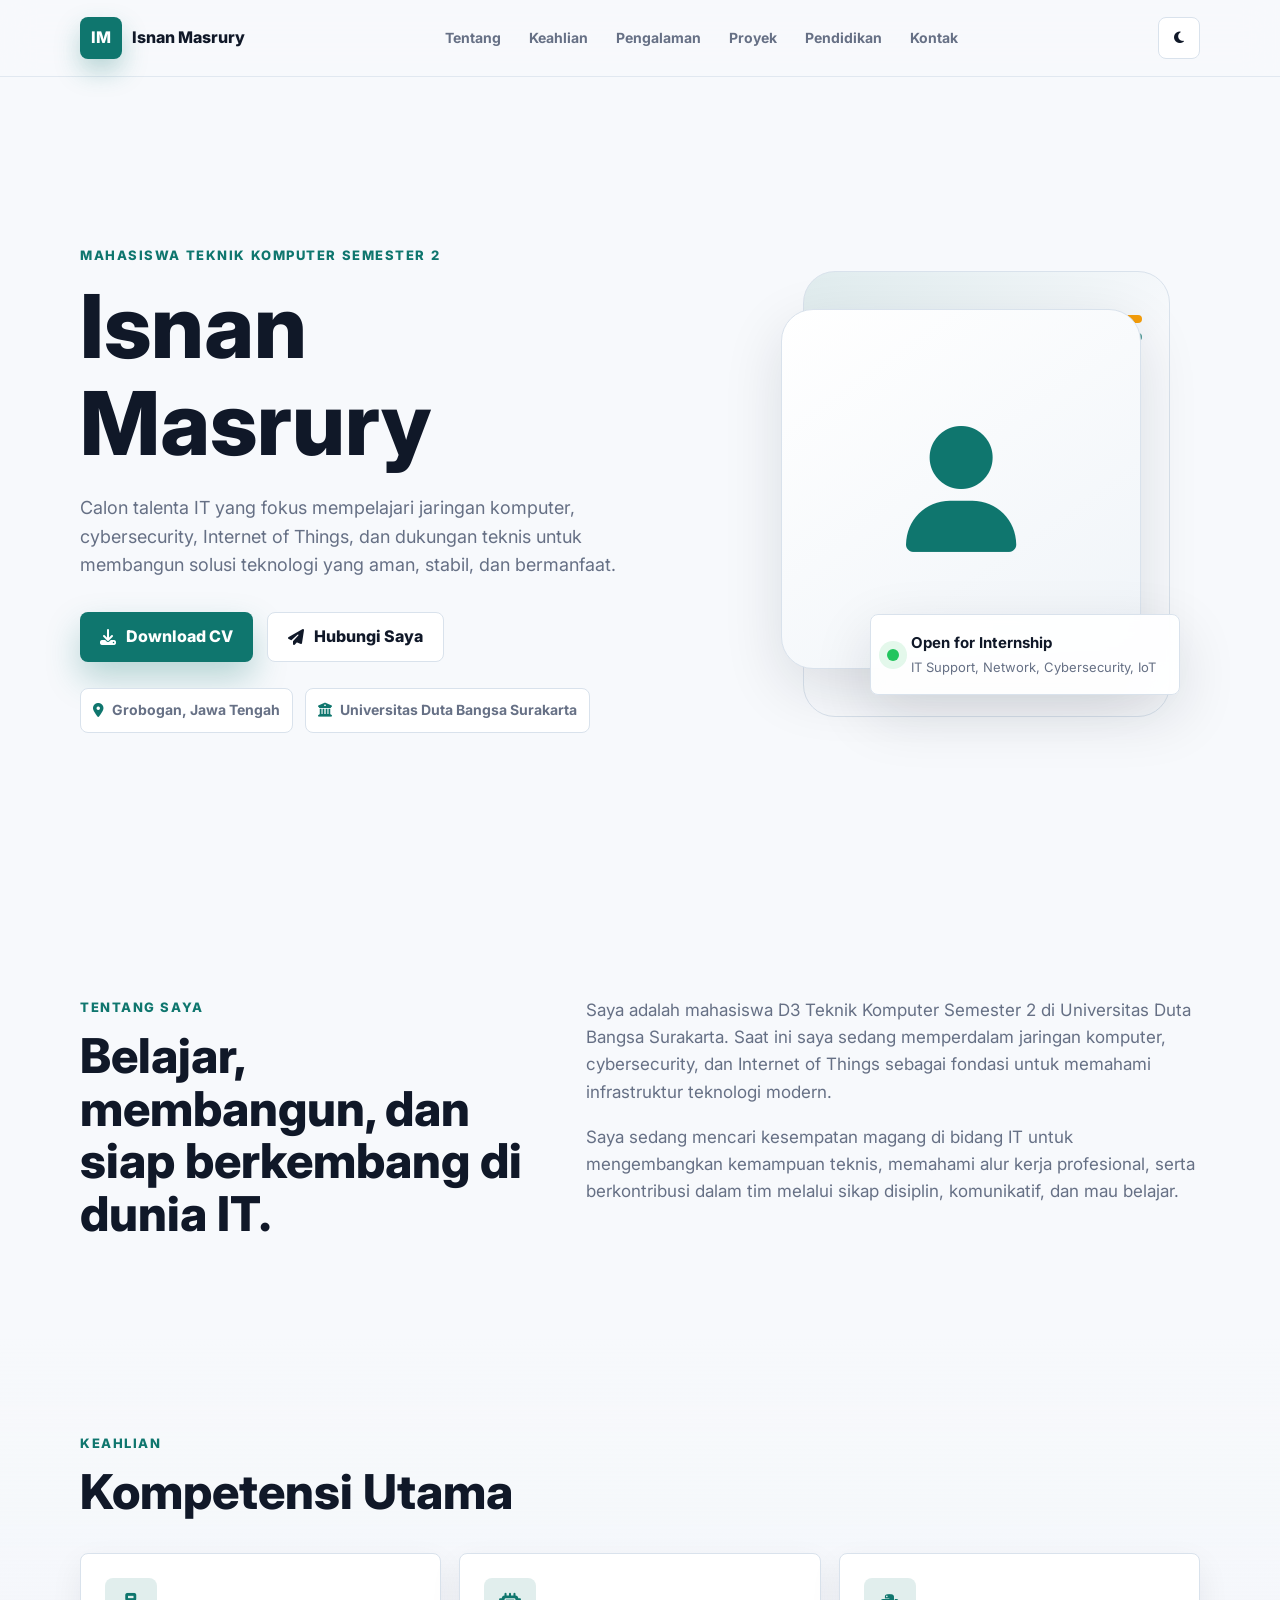
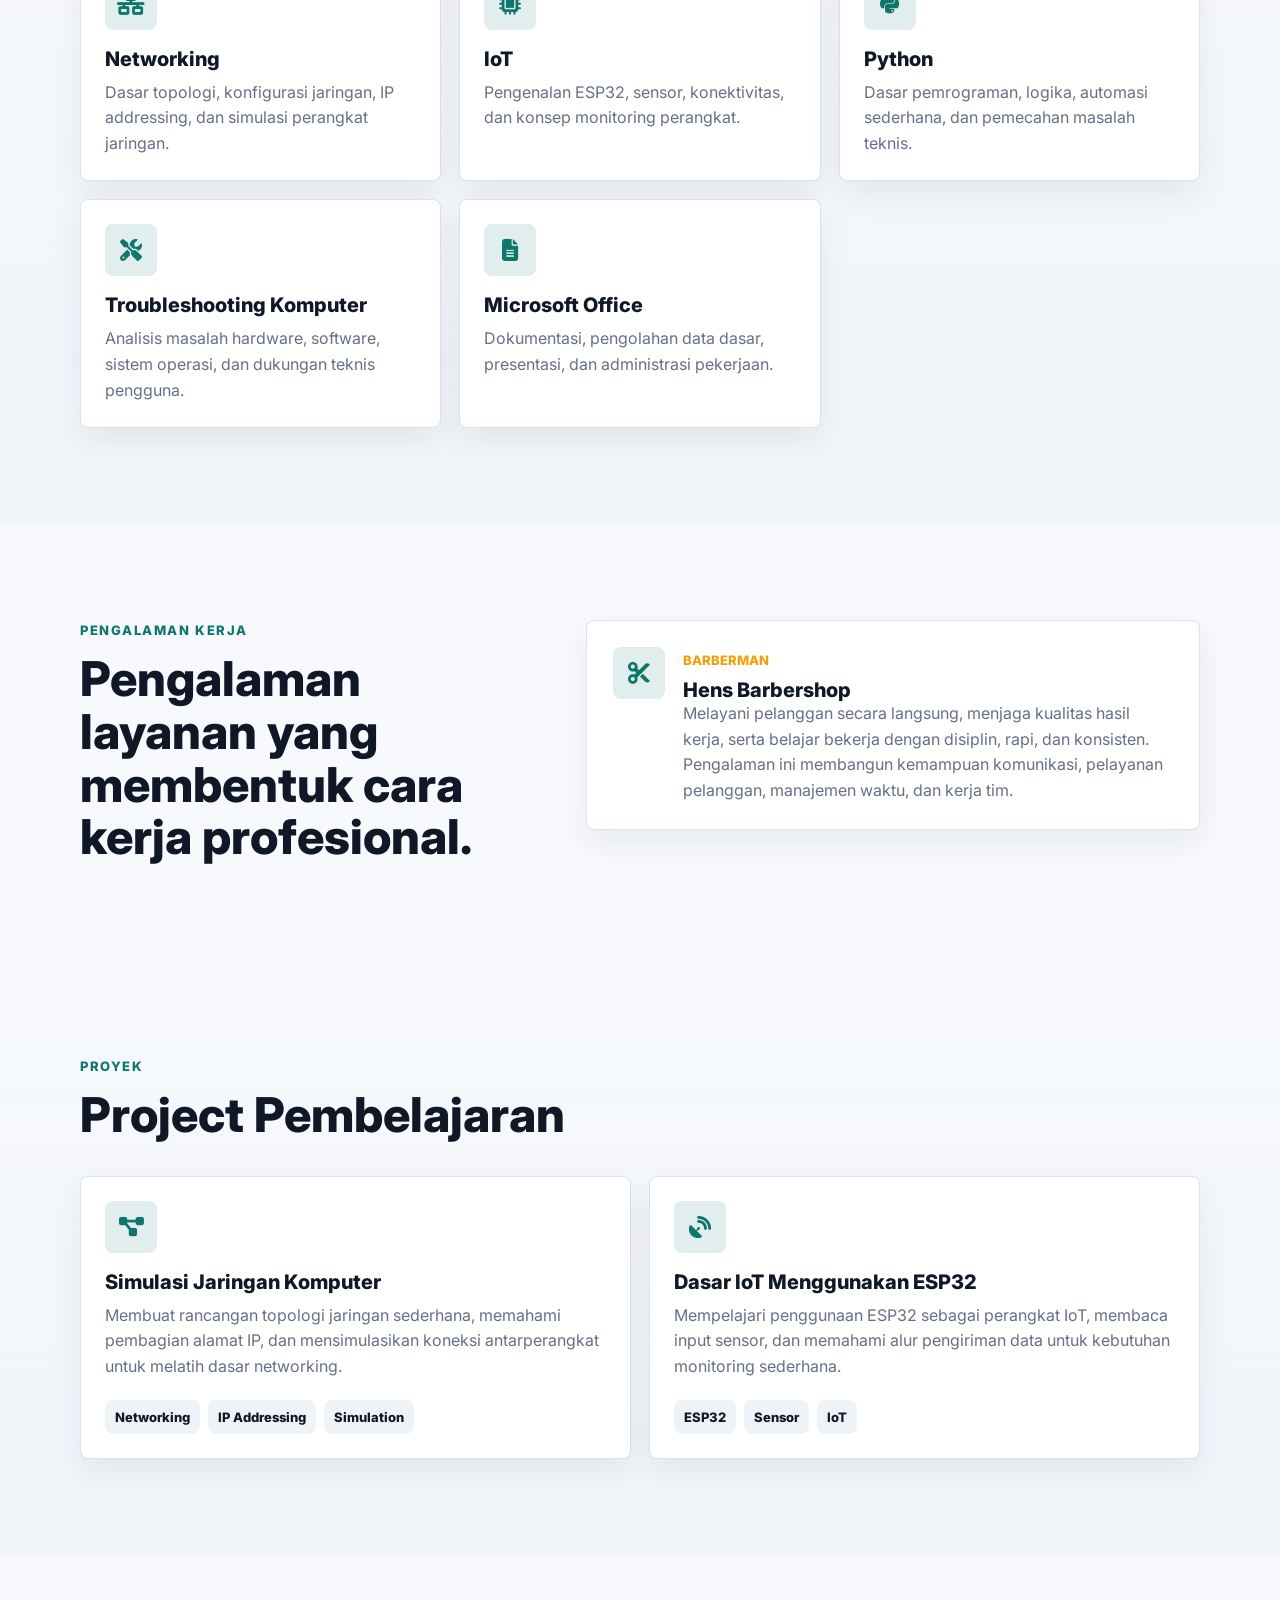
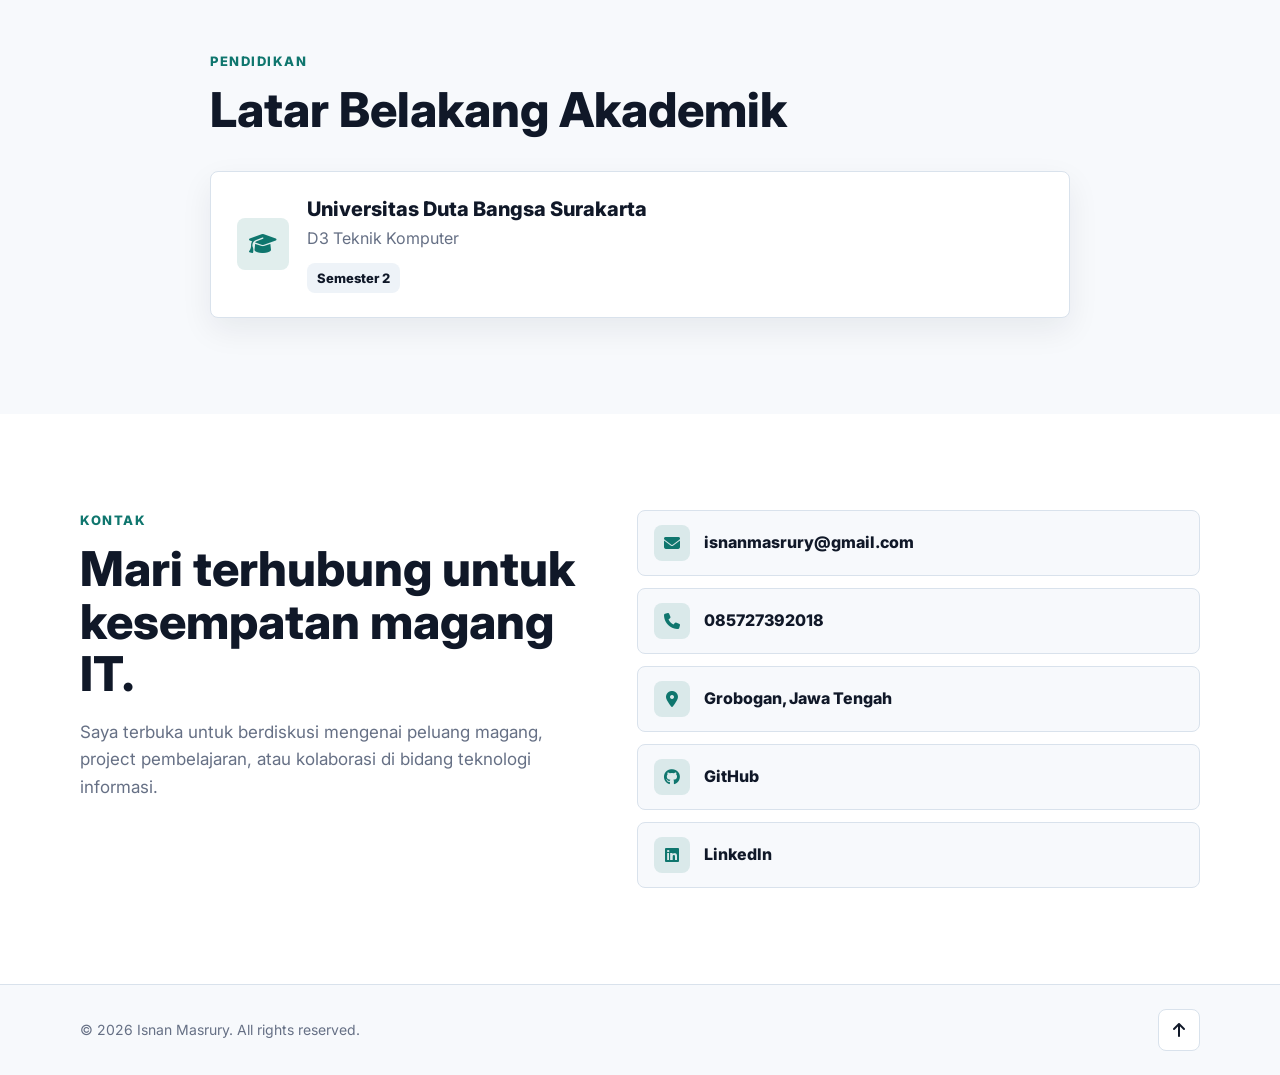
==== index.html @ 38f228c7 "Add files via upload" ====
<!DOCTYPE html>
<html lang="id">
<head>
  <meta charset="UTF-8">
  <meta name="viewport" content="width=device-width, initial-scale=1.0, viewport-fit=cover">
  <title>Isnan Masrury | Portfolio</title>
  <meta name="description" content="Portfolio pribadi Isnan Masrury, mahasiswa D3 Teknik Komputer yang berfokus pada networking, cybersecurity, IoT, dan teknologi informasi.">
  <link rel="preconnect" href="https://fonts.googleapis.com">
  <link rel="preconnect" href="https://fonts.gstatic.com" crossorigin>
  <link href="https://fonts.googleapis.com/css2?family=Inter:wght@400;500;600;700;800&display=swap" rel="stylesheet">
  <link rel="stylesheet" href="https://cdnjs.cloudflare.com/ajax/libs/font-awesome/6.5.2/css/all.min.css">
  <link rel="stylesheet" href="style.css">
</head>
<body>
  <header class="site-header" id="top">
    <nav class="navbar container" aria-label="Navigasi utama">
      <a href="#top" class="brand" aria-label="Beranda Isnan Masrury">
        <span class="brand-mark">IM</span>
        <span>Isnan Masrury</span>
      </a>

      <button class="nav-toggle" type="button" aria-label="Buka menu" aria-expanded="false">
        <i class="fa-solid fa-bars"></i>
      </button>

      <div class="nav-menu">
        <a href="#about">Tentang</a>
        <a href="#skills">Keahlian</a>
        <a href="#experience">Pengalaman</a>
        <a href="#projects">Proyek</a>
        <a href="#education">Pendidikan</a>
        <a href="#contact">Kontak</a>
      </div>

      <button class="theme-toggle" type="button" aria-label="Ganti mode gelap">
        <i class="fa-solid fa-moon"></i>
      </button>
    </nav>
  </header>

  <main>
    <section class="hero section">
      <div class="container hero-grid">
        <div class="hero-copy reveal">
          <p class="eyebrow">Mahasiswa Teknik Komputer Semester 2</p>
          <h1>Isnan Masrury</h1>
          <p class="hero-text">
            Calon talenta IT yang fokus mempelajari jaringan komputer, cybersecurity, Internet of Things,
            dan dukungan teknis untuk membangun solusi teknologi yang aman, stabil, dan bermanfaat.
          </p>
          <div class="hero-actions">
            <a class="btn btn-primary" href="cv-isnan-masrury.pdf" download="CV-Isnan-Masrury.pdf">
              <i class="fa-solid fa-download"></i>
              Download CV
            </a>
            <a class="btn btn-secondary" href="#contact">
              <i class="fa-solid fa-paper-plane"></i>
              Hubungi Saya
            </a>
          </div>
          <div class="hero-meta" aria-label="Informasi ringkas">
            <span><i class="fa-solid fa-location-dot"></i> Grobogan, Jawa Tengah</span>
            <span><i class="fa-solid fa-building-columns"></i> Universitas Duta Bangsa Surakarta</span>
          </div>
        </div>

        <div class="profile-panel reveal">
          <div class="profile-photo" aria-label="Foto profil placeholder">
            <i class="fa-solid fa-user"></i>
          </div>
          <div class="profile-card">
            <span class="status-dot"></span>
            <div>
              <strong>Open for Internship</strong>
              <p>IT Support, Network, Cybersecurity, IoT</p>
            </div>
          </div>
        </div>
      </div>
    </section>

    <section class="section" id="about">
      <div class="container split-section">
        <div class="section-heading reveal">
          <p class="eyebrow">Tentang Saya</p>
          <h2>Belajar, membangun, dan siap berkembang di dunia IT.</h2>
        </div>
        <div class="section-content reveal">
          <p>
            Saya adalah mahasiswa D3 Teknik Komputer Semester 2 di Universitas Duta Bangsa Surakarta.
            Saat ini saya sedang memperdalam jaringan komputer, cybersecurity, dan Internet of Things
            sebagai fondasi untuk memahami infrastruktur teknologi modern.
          </p>
          <p>
            Saya sedang mencari kesempatan magang di bidang IT untuk mengembangkan kemampuan teknis,
            memahami alur kerja profesional, serta berkontribusi dalam tim melalui sikap disiplin,
            komunikatif, dan mau belajar.
          </p>
        </div>
      </div>
    </section>

    <section class="section section-muted" id="skills">
      <div class="container">
        <div class="section-title reveal">
          <p class="eyebrow">Keahlian</p>
          <h2>Kompetensi Utama</h2>
        </div>
        <div class="skills-grid">
          <article class="skill-card reveal">
            <i class="fa-solid fa-network-wired"></i>
            <h3>Networking</h3>
            <p>Dasar topologi, konfigurasi jaringan, IP addressing, dan simulasi perangkat jaringan.</p>
          </article>
          <article class="skill-card reveal">
            <i class="fa-solid fa-microchip"></i>
            <h3>IoT</h3>
            <p>Pengenalan ESP32, sensor, konektivitas, dan konsep monitoring perangkat.</p>
          </article>
          <article class="skill-card reveal">
            <i class="fa-brands fa-python"></i>
            <h3>Python</h3>
            <p>Dasar pemrograman, logika, automasi sederhana, dan pemecahan masalah teknis.</p>
          </article>
          <article class="skill-card reveal">
            <i class="fa-solid fa-screwdriver-wrench"></i>
            <h3>Troubleshooting Komputer</h3>
            <p>Analisis masalah hardware, software, sistem operasi, dan dukungan teknis pengguna.</p>
          </article>
          <article class="skill-card reveal">
            <i class="fa-solid fa-file-lines"></i>
            <h3>Microsoft Office</h3>
            <p>Dokumentasi, pengolahan data dasar, presentasi, dan administrasi pekerjaan.</p>
          </article>
        </div>
      </div>
    </section>

    <section class="section" id="experience">
      <div class="container split-section">
        <div class="section-heading reveal">
          <p class="eyebrow">Pengalaman Kerja</p>
          <h2>Pengalaman layanan yang membentuk cara kerja profesional.</h2>
        </div>
        <article class="timeline-card reveal">
          <div class="timeline-icon">
            <i class="fa-solid fa-scissors"></i>
          </div>
          <div>
            <span class="timeline-label">Barberman</span>
            <h3>Hens Barbershop</h3>
            <p>
              Melayani pelanggan secara langsung, menjaga kualitas hasil kerja, serta belajar bekerja
              dengan disiplin, rapi, dan konsisten. Pengalaman ini membangun kemampuan komunikasi,
              pelayanan pelanggan, manajemen waktu, dan kerja tim.
            </p>
          </div>
        </article>
      </div>
    </section>

    <section class="section section-muted" id="projects">
      <div class="container">
        <div class="section-title reveal">
          <p class="eyebrow">Proyek</p>
          <h2>Project Pembelajaran</h2>
        </div>
        <div class="projects-grid">
          <article class="project-card reveal">
            <div class="project-icon">
              <i class="fa-solid fa-diagram-project"></i>
            </div>
            <h3>Simulasi Jaringan Komputer</h3>
            <p>
              Membuat rancangan topologi jaringan sederhana, memahami pembagian alamat IP, dan
              mensimulasikan koneksi antarperangkat untuk melatih dasar networking.
            </p>
            <div class="project-tags">
              <span>Networking</span>
              <span>IP Addressing</span>
              <span>Simulation</span>
            </div>
          </article>
          <article class="project-card reveal">
            <div class="project-icon">
              <i class="fa-solid fa-satellite-dish"></i>
            </div>
            <h3>Dasar IoT Menggunakan ESP32</h3>
            <p>
              Mempelajari penggunaan ESP32 sebagai perangkat IoT, membaca input sensor, dan memahami
              alur pengiriman data untuk kebutuhan monitoring sederhana.
            </p>
            <div class="project-tags">
              <span>ESP32</span>
              <span>Sensor</span>
              <span>IoT</span>
            </div>
          </article>
        </div>
      </div>
    </section>

    <section class="section" id="education">
      <div class="container education-wrap">
        <div class="section-title reveal">
          <p class="eyebrow">Pendidikan</p>
          <h2>Latar Belakang Akademik</h2>
        </div>
        <article class="education-card reveal">
          <div class="education-icon">
            <i class="fa-solid fa-graduation-cap"></i>
          </div>
          <div>
            <h3>Universitas Duta Bangsa Surakarta</h3>
            <p>D3 Teknik Komputer</p>
            <span>Semester 2</span>
          </div>
        </article>
      </div>
    </section>

    <section class="section contact-section" id="contact">
      <div class="container contact-grid">
        <div class="section-heading reveal">
          <p class="eyebrow">Kontak</p>
          <h2>Mari terhubung untuk kesempatan magang IT.</h2>
          <p>
            Saya terbuka untuk berdiskusi mengenai peluang magang, project pembelajaran, atau
            kolaborasi di bidang teknologi informasi.
          </p>
        </div>
        <div class="contact-list reveal">
          <a href="mailto:isnanmasrury@gmail.com">
            <i class="fa-solid fa-envelope"></i>
            <span>isnanmasrury@gmail.com</span>
          </a>
          <a href="tel:+6285727392018">
            <i class="fa-solid fa-phone"></i>
            <span>085727392018</span>
          </a>
          <a href="https://www.google.com/maps/search/Grobogan,+Jawa+Tengah" target="_blank" rel="noopener">
            <i class="fa-solid fa-location-dot"></i>
            <span>Grobogan, Jawa Tengah</span>
          </a>
          <a href="https://github.com/username" target="_blank" rel="noopener">
            <i class="fa-brands fa-github"></i>
            <span>GitHub</span>
          </a>
          <a href="https://www.linkedin.com/in/username" target="_blank" rel="noopener">
            <i class="fa-brands fa-linkedin"></i>
            <span>LinkedIn</span>
          </a>
        </div>
      </div>
    </section>
  </main>

  <footer class="footer">
    <div class="container footer-inner">
      <p>&copy; <span id="year"></span> Isnan Masrury. All rights reserved.</p>
      <a href="#top" aria-label="Kembali ke atas">
        <i class="fa-solid fa-arrow-up"></i>
      </a>
    </div>
  </footer>

  <script src="script.js"></script>
</body>
</html>
---- style.css ----
:root {
  --bg: #f7f9fc;
  --surface: #ffffff;
  --surface-soft: #eef3f8;
  --text: #101828;
  --muted: #667085;
  --line: #d9e2ec;
  --primary: #0f766e;
  --primary-dark: #115e59;
  --accent: #f59e0b;
  --shadow: 0 20px 60px rgba(16, 24, 40, 0.12);
  --radius: 8px;
}

[data-theme="dark"] {
  --bg: #09111f;
  --surface: #111827;
  --surface-soft: #172033;
  --text: #f8fafc;
  --muted: #aab7c8;
  --line: #293548;
  --primary: #2dd4bf;
  --primary-dark: #14b8a6;
  --accent: #fbbf24;
  --shadow: 0 20px 60px rgba(0, 0, 0, 0.35);
}

* {
  box-sizing: border-box;
  margin: 0;
  padding: 0;
}

html {
  scroll-behavior: smooth;
}

body {
  min-height: 100vh;
  background: var(--bg);
  color: var(--text);
  font-family: "Inter", Arial, sans-serif;
  line-height: 1.6;
}

a {
  color: inherit;
  text-decoration: none;
}

.container {
  width: min(1120px, calc(100% - 40px));
  margin: 0 auto;
}

.site-header {
  position: sticky;
  top: 0;
  z-index: 50;
  border-bottom: 1px solid color-mix(in srgb, var(--line) 70%, transparent);
  background: color-mix(in srgb, var(--bg) 88%, transparent);
  backdrop-filter: blur(18px);
}

.navbar {
  display: flex;
  align-items: center;
  justify-content: space-between;
  min-height: 76px;
  gap: 16px;
}

.brand {
  display: inline-flex;
  align-items: center;
  gap: 10px;
  font-weight: 800;
  letter-spacing: 0;
}

.brand-mark {
  display: grid;
  place-items: center;
  width: 42px;
  height: 42px;
  border-radius: var(--radius);
  background: var(--primary);
  color: #ffffff;
  box-shadow: 0 12px 26px color-mix(in srgb, var(--primary) 28%, transparent);
}

.nav-menu {
  display: flex;
  align-items: center;
  gap: 4px;
}

.nav-menu a {
  border-radius: var(--radius);
  color: var(--muted);
  font-size: 14px;
  font-weight: 700;
  padding: 10px 12px;
  transition: 0.25s ease;
}

.nav-menu a:hover {
  background: var(--surface-soft);
  color: var(--text);
}

.theme-toggle,
.nav-toggle,
.footer a {
  display: grid;
  place-items: center;
  width: 42px;
  height: 42px;
  border: 1px solid var(--line);
  border-radius: var(--radius);
  background: var(--surface);
  color: var(--text);
  cursor: pointer;
  transition: 0.25s ease;
}

.theme-toggle:hover,
.nav-toggle:hover,
.footer a:hover {
  transform: translateY(-2px);
  border-color: var(--primary);
  color: var(--primary);
}

.nav-toggle {
  display: none;
}

.section {
  padding: 96px 0;
}

.section-muted {
  background:
    linear-gradient(180deg, transparent, color-mix(in srgb, var(--surface-soft) 70%, transparent)),
    var(--bg);
}

.hero {
  min-height: calc(100vh - 76px);
  display: flex;
  align-items: center;
  overflow: hidden;
}

.hero-grid {
  display: grid;
  grid-template-columns: minmax(0, 1.1fr) minmax(300px, 0.9fr);
  align-items: center;
  gap: 56px;
}

.eyebrow {
  color: var(--primary);
  font-size: 13px;
  font-weight: 800;
  letter-spacing: 0.12em;
  margin-bottom: 12px;
  text-transform: uppercase;
}

h1,
h2,
h3 {
  color: var(--text);
  line-height: 1.1;
  letter-spacing: 0;
}

h1 {
  max-width: 780px;
  font-size: clamp(48px, 8vw, 88px);
  font-weight: 800;
}

h2 {
  font-size: clamp(30px, 4vw, 48px);
  font-weight: 800;
}

h3 {
  font-size: 20px;
  font-weight: 800;
}

p {
  color: var(--muted);
}

.hero-text {
  max-width: 660px;
  margin-top: 22px;
  font-size: 18px;
}

.hero-actions {
  display: flex;
  flex-wrap: wrap;
  gap: 14px;
  margin-top: 32px;
}

.btn {
  display: inline-flex;
  align-items: center;
  justify-content: center;
  min-height: 50px;
  gap: 10px;
  border-radius: var(--radius);
  font-weight: 800;
  padding: 0 20px;
  transition: 0.25s ease;
}

.btn-primary {
  background: var(--primary);
  color: #ffffff;
  box-shadow: 0 16px 34px color-mix(in srgb, var(--primary) 28%, transparent);
}

.btn-secondary {
  border: 1px solid var(--line);
  background: var(--surface);
  color: var(--text);
}

.btn:hover {
  transform: translateY(-3px);
}

.btn-primary:hover {
  background: var(--primary-dark);
}

.btn-secondary:hover {
  border-color: var(--primary);
  color: var(--primary);
}

.hero-meta {
  display: flex;
  flex-wrap: wrap;
  gap: 12px;
  margin-top: 26px;
}

.hero-meta span {
  display: inline-flex;
  align-items: center;
  gap: 8px;
  border: 1px solid var(--line);
  border-radius: var(--radius);
  background: var(--surface);
  color: var(--muted);
  font-size: 14px;
  font-weight: 700;
  padding: 10px 12px;
}

.hero-meta i {
  color: var(--primary);
}

.profile-panel {
  position: relative;
  display: grid;
  place-items: center;
  min-height: 520px;
}

.profile-panel::before,
.profile-panel::after {
  content: "";
  position: absolute;
}

.profile-panel::before {
  inset: 42px 30px 32px 82px;
  border: 1px solid var(--line);
  border-radius: 32px;
  background: linear-gradient(135deg, color-mix(in srgb, var(--primary) 10%, transparent), transparent 52%);
}

.profile-panel::after {
  top: 86px;
  right: 58px;
  width: 72px;
  height: 8px;
  border-radius: 999px;
  background: var(--accent);
  box-shadow: 0 18px 0 color-mix(in srgb, var(--primary) 74%, transparent);
}

.profile-photo {
  position: relative;
  z-index: 1;
  display: grid;
  place-items: center;
  width: min(360px, 80vw);
  aspect-ratio: 1;
  border: 1px solid var(--line);
  border-radius: 32px;
  background:
    linear-gradient(145deg, color-mix(in srgb, var(--surface) 86%, transparent), color-mix(in srgb, var(--surface-soft) 90%, transparent)),
    var(--surface);
  box-shadow: var(--shadow);
  overflow: hidden;
}

.profile-photo i {
  color: var(--primary);
  font-size: 126px;
}

.profile-card {
  position: absolute;
  z-index: 2;
  right: 20px;
  bottom: 54px;
  display: flex;
  align-items: center;
  gap: 12px;
  width: min(310px, 88%);
  border: 1px solid var(--line);
  border-radius: var(--radius);
  background: color-mix(in srgb, var(--surface) 92%, transparent);
  box-shadow: var(--shadow);
  padding: 16px;
  backdrop-filter: blur(14px);
}

.profile-card strong {
  display: block;
  font-size: 15px;
}

.profile-card p {
  font-size: 13px;
  margin-top: 2px;
}

.status-dot {
  width: 12px;
  height: 12px;
  border-radius: 999px;
  background: #22c55e;
  box-shadow: 0 0 0 8px rgba(34, 197, 94, 0.12);
  flex: 0 0 auto;
}

.split-section {
  display: grid;
  grid-template-columns: minmax(240px, 0.85fr) minmax(0, 1.15fr);
  gap: 52px;
  align-items: start;
}

.section-content {
  display: grid;
  gap: 18px;
  font-size: 17px;
}

.section-title {
  max-width: 720px;
  margin-bottom: 34px;
}

.skills-grid,
.projects-grid {
  display: grid;
  grid-template-columns: repeat(3, minmax(0, 1fr));
  gap: 18px;
}

.skill-card,
.project-card,
.timeline-card,
.education-card {
  border: 1px solid var(--line);
  border-radius: var(--radius);
  background: var(--surface);
  box-shadow: 0 12px 32px color-mix(in srgb, var(--text) 7%, transparent);
  transition: 0.25s ease;
}

.skill-card,
.project-card {
  padding: 24px;
}

.skill-card:hover,
.project-card:hover,
.timeline-card:hover,
.education-card:hover {
  transform: translateY(-6px);
  border-color: color-mix(in srgb, var(--primary) 55%, var(--line));
  box-shadow: var(--shadow);
}

.skill-card i,
.project-icon,
.timeline-icon,
.education-icon {
  display: grid;
  place-items: center;
  width: 52px;
  height: 52px;
  border-radius: var(--radius);
  background: color-mix(in srgb, var(--primary) 12%, transparent);
  color: var(--primary);
  font-size: 22px;
  margin-bottom: 18px;
}

.skill-card h3,
.project-card h3 {
  margin-bottom: 10px;
}

.timeline-card,
.education-card {
  display: flex;
  gap: 18px;
  padding: 26px;
}

.timeline-icon,
.education-icon {
  margin-bottom: 0;
  flex: 0 0 auto;
}

.timeline-label {
  display: inline-block;
  color: var(--accent);
  font-size: 13px;
  font-weight: 800;
  margin-bottom: 8px;
  text-transform: uppercase;
}

.projects-grid {
  grid-template-columns: repeat(2, minmax(0, 1fr));
}

.project-card p {
  margin-top: 10px;
}

.project-tags {
  display: flex;
  flex-wrap: wrap;
  gap: 8px;
  margin-top: 20px;
}

.project-tags span,
.education-card span {
  border-radius: var(--radius);
  background: var(--surface-soft);
  color: var(--text);
  font-size: 13px;
  font-weight: 800;
  padding: 7px 10px;
}

.education-wrap {
  max-width: 860px;
}

.education-card {
  align-items: center;
}

.education-card p {
  margin: 6px 0 14px;
}

.contact-section {
  background: var(--surface);
}

.contact-grid {
  display: grid;
  grid-template-columns: minmax(0, 0.95fr) minmax(300px, 1.05fr);
  gap: 48px;
  align-items: start;
}

.contact-grid .section-heading p:not(.eyebrow) {
  margin-top: 18px;
  font-size: 17px;
}

.contact-list {
  display: grid;
  gap: 12px;
}

.contact-list a {
  display: flex;
  align-items: center;
  gap: 14px;
  min-height: 62px;
  border: 1px solid var(--line);
  border-radius: var(--radius);
  background: var(--bg);
  color: var(--text);
  font-weight: 800;
  padding: 14px 16px;
  transition: 0.25s ease;
}

.contact-list a:hover {
  transform: translateX(6px);
  border-color: var(--primary);
  color: var(--primary);
}

.contact-list i {
  display: grid;
  place-items: center;
  width: 36px;
  height: 36px;
  border-radius: var(--radius);
  background: color-mix(in srgb, var(--primary) 12%, transparent);
  color: var(--primary);
  flex: 0 0 auto;
}

.footer {
  border-top: 1px solid var(--line);
  background: var(--bg);
  padding: 24px 0;
}

.footer-inner {
  display: flex;
  align-items: center;
  justify-content: space-between;
  gap: 16px;
}

.footer p {
  font-size: 14px;
}

.reveal {
  opacity: 0;
  transform: translateY(22px);
  transition: opacity 0.65s ease, transform 0.65s ease;
}

.reveal.visible {
  opacity: 1;
  transform: translateY(0);
}

@media (max-width: 920px) {
  .nav-toggle {
    display: grid;
  }

  .nav-menu {
    position: absolute;
    top: 76px;
    left: 20px;
    right: 20px;
    display: grid;
    gap: 6px;
    border: 1px solid var(--line);
    border-radius: var(--radius);
    background: var(--surface);
    box-shadow: var(--shadow);
    padding: 10px;
    opacity: 0;
    pointer-events: none;
    transform: translateY(-8px);
    transition: 0.25s ease;
  }

  .nav-menu.active {
    opacity: 1;
    pointer-events: auto;
    transform: translateY(0);
  }

  .nav-menu a {
    padding: 12px;
  }

  .hero {
    min-height: auto;
    padding-top: 72px;
  }

  .hero-grid,
  .split-section,
  .contact-grid {
    grid-template-columns: 1fr;
  }

  .profile-panel {
    min-height: 430px;
  }

  .skills-grid {
    grid-template-columns: repeat(2, minmax(0, 1fr));
  }
}

@media (max-width: 640px) {
  .container {
    width: min(100% - 28px, 1120px);
  }

  .section {
    padding: 64px 0;
  }

  .navbar {
    min-height: 68px;
  }

  .brand span:last-child {
    display: none;
  }

  .nav-menu {
    top: 68px;
    left: 14px;
    right: 14px;
  }

  h1 {
    font-size: 42px;
    line-height: 1.04;
    overflow-wrap: anywhere;
  }

  h2 {
    font-size: 30px;
  }

  .hero-text {
    font-size: 16px;
  }

  .hero-actions,
  .hero-actions .btn {
    width: 100%;
  }

  .hero-meta {
    display: grid;
  }

  .profile-panel {
    min-height: 340px;
  }

  .profile-photo {
    width: min(285px, 82vw);
    border-radius: 24px;
  }

  .profile-photo i {
    font-size: 94px;
  }

  .profile-panel::before {
    inset: 34px 18px 30px 42px;
    border-radius: 24px;
  }

  .profile-panel::after {
    top: 58px;
    right: 34px;
    width: 56px;
  }

  .profile-card {
    left: 0;
    right: 0;
    bottom: 20px;
    margin: auto;
  }

  .skills-grid,
  .projects-grid {
    grid-template-columns: 1fr;
  }

  .timeline-card,
  .education-card {
    flex-direction: column;
  }

  .contact-list a {
    align-items: flex-start;
    overflow-wrap: anywhere;
  }
}

@media (max-width: 420px) {
  .container {
    width: min(100% - 24px, 1120px);
  }

  .hero {
    padding-top: 52px;
  }

  h1 {
    font-size: 38px;
  }

  h2 {
    font-size: 27px;
  }

  .btn {
    min-height: 48px;
    padding: 0 16px;
  }

  .hero-meta span,
  .contact-list a {
    font-size: 14px;
  }

  .skill-card,
  .project-card,
  .timeline-card,
  .education-card {
    padding: 20px;
  }

  .profile-card {
    width: 94%;
  }
}
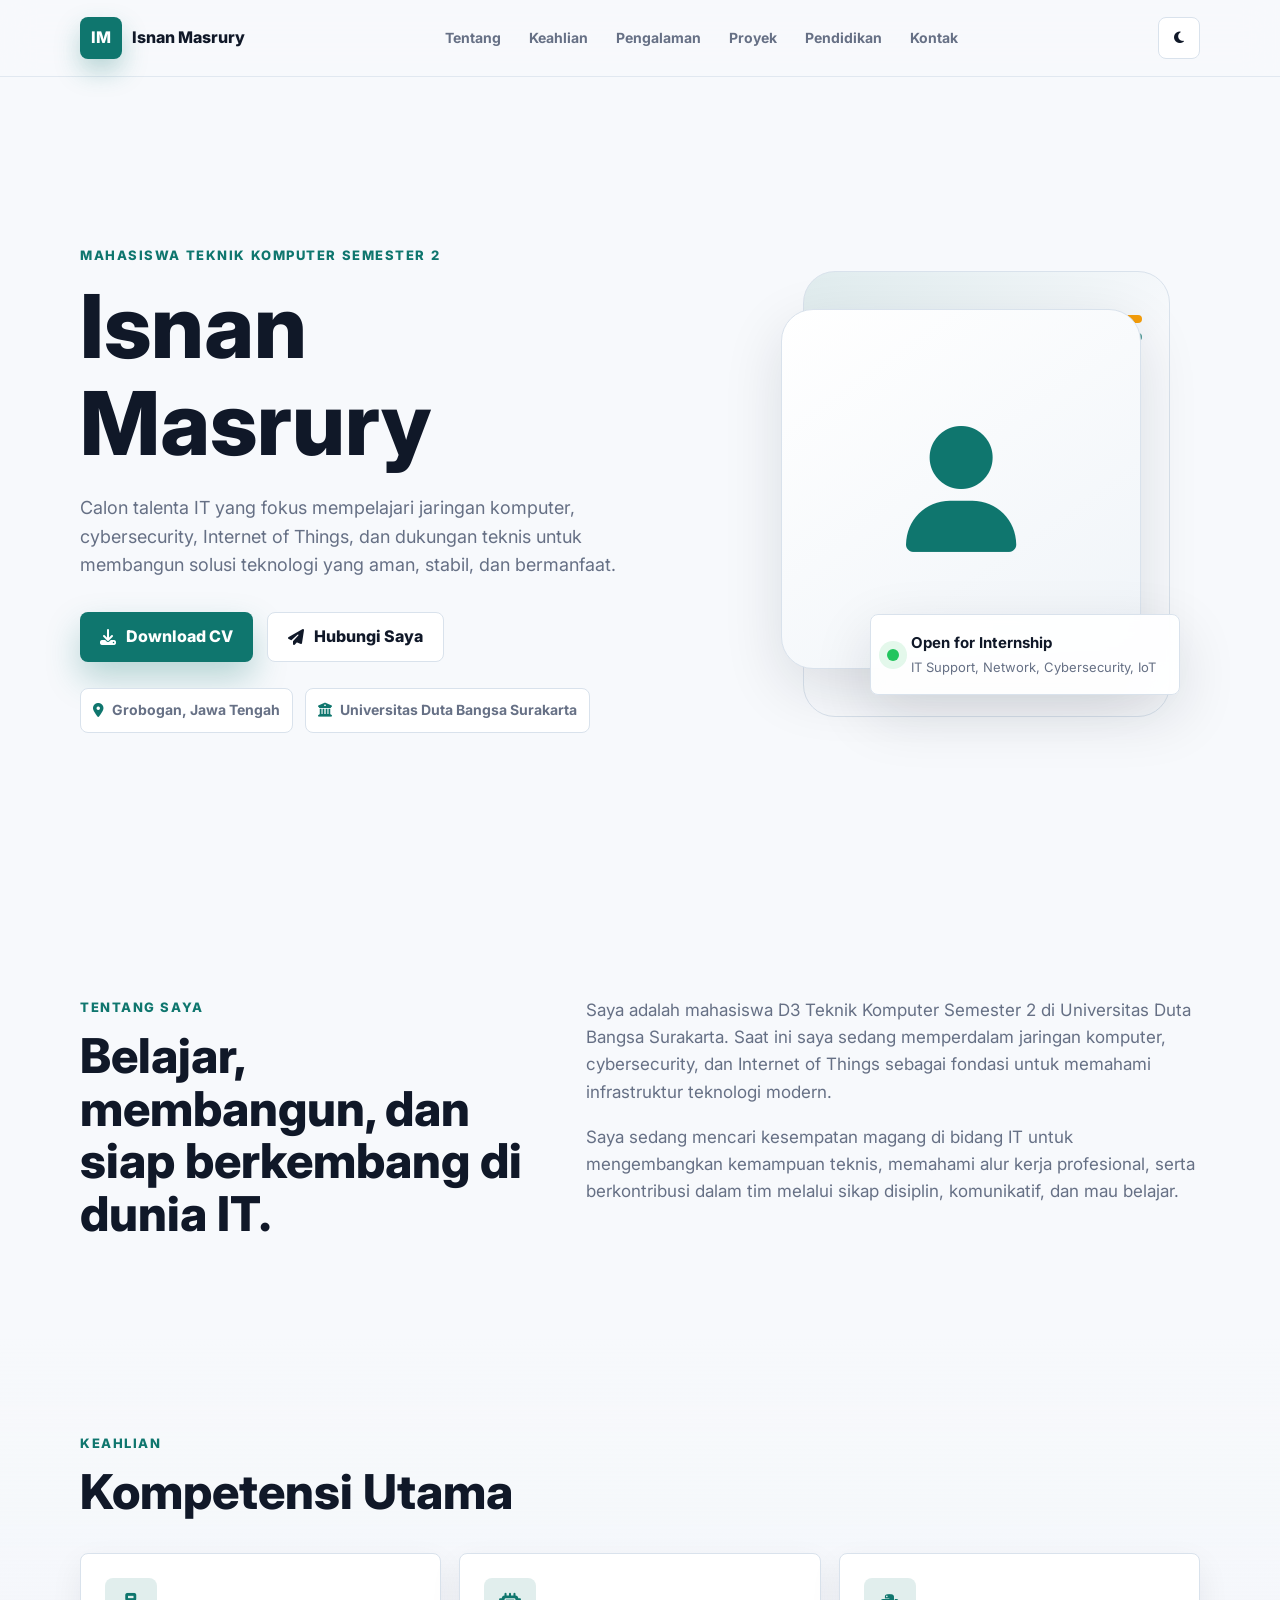
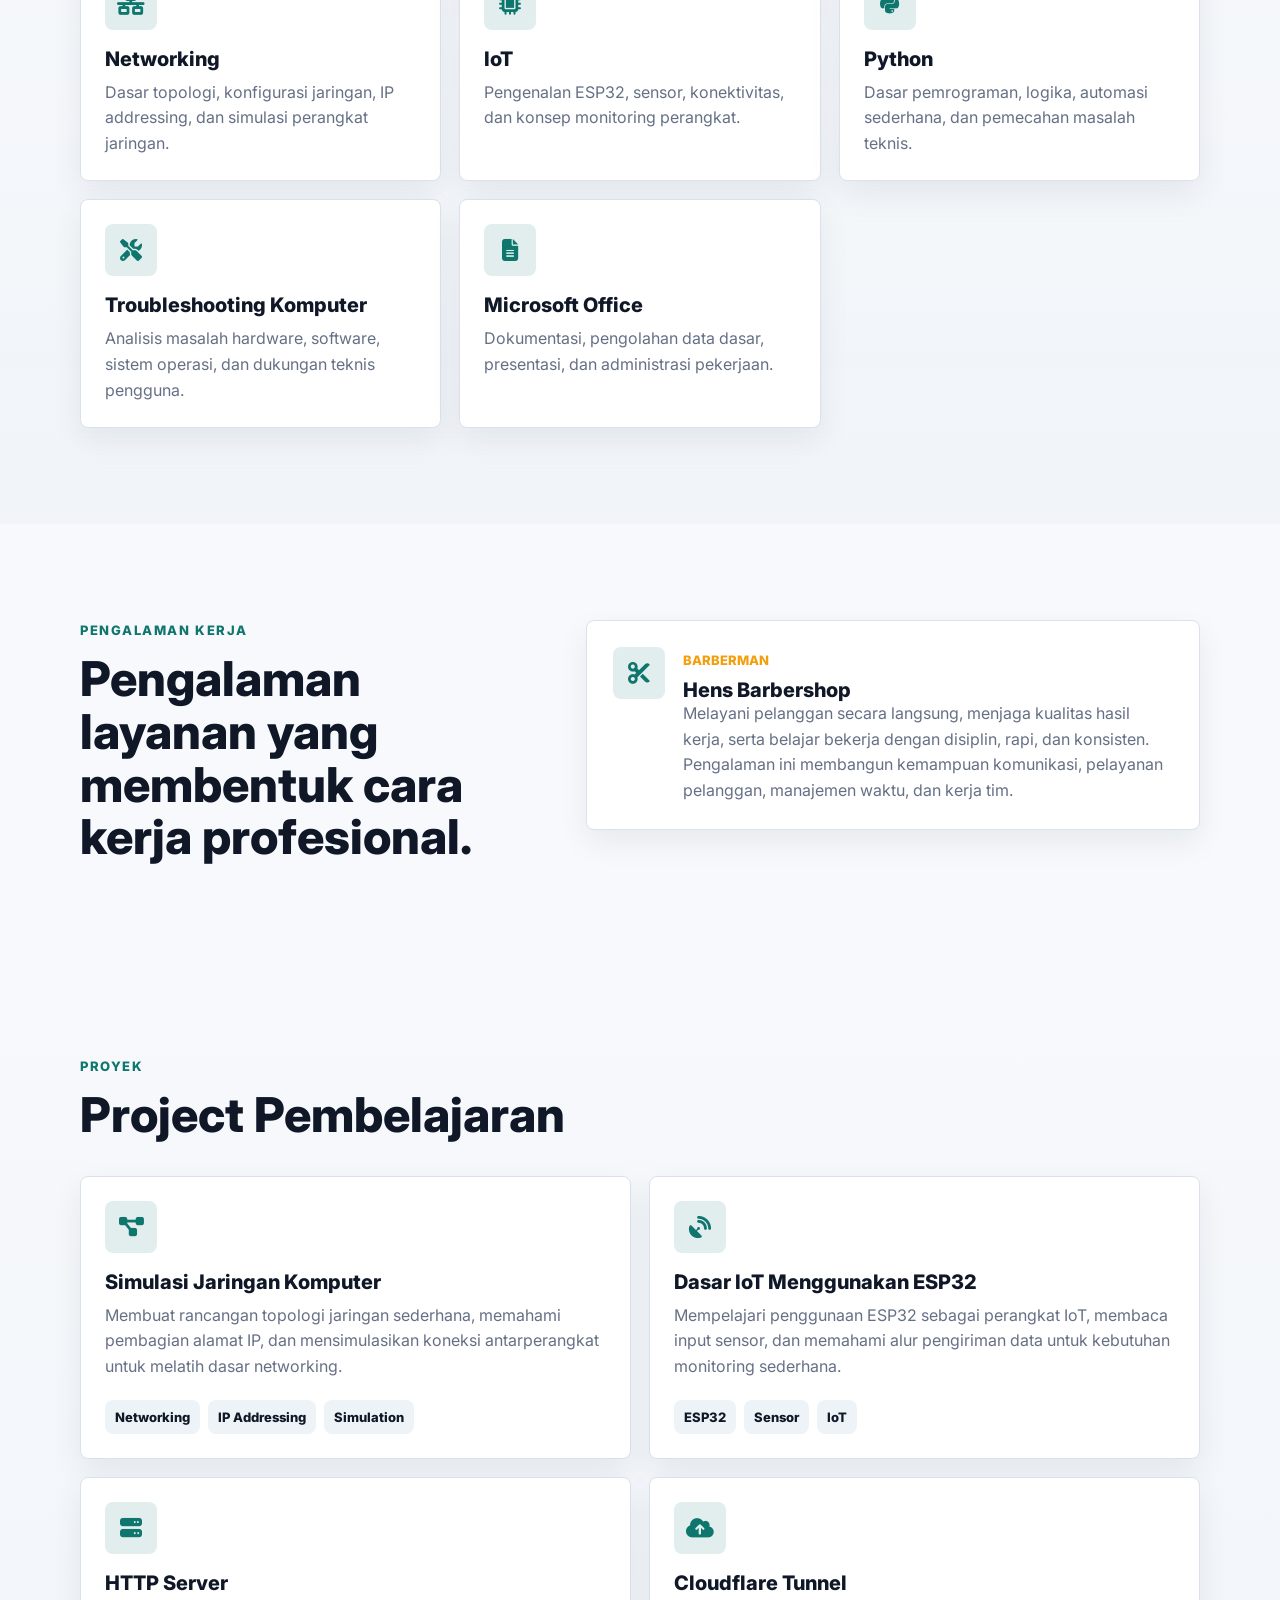
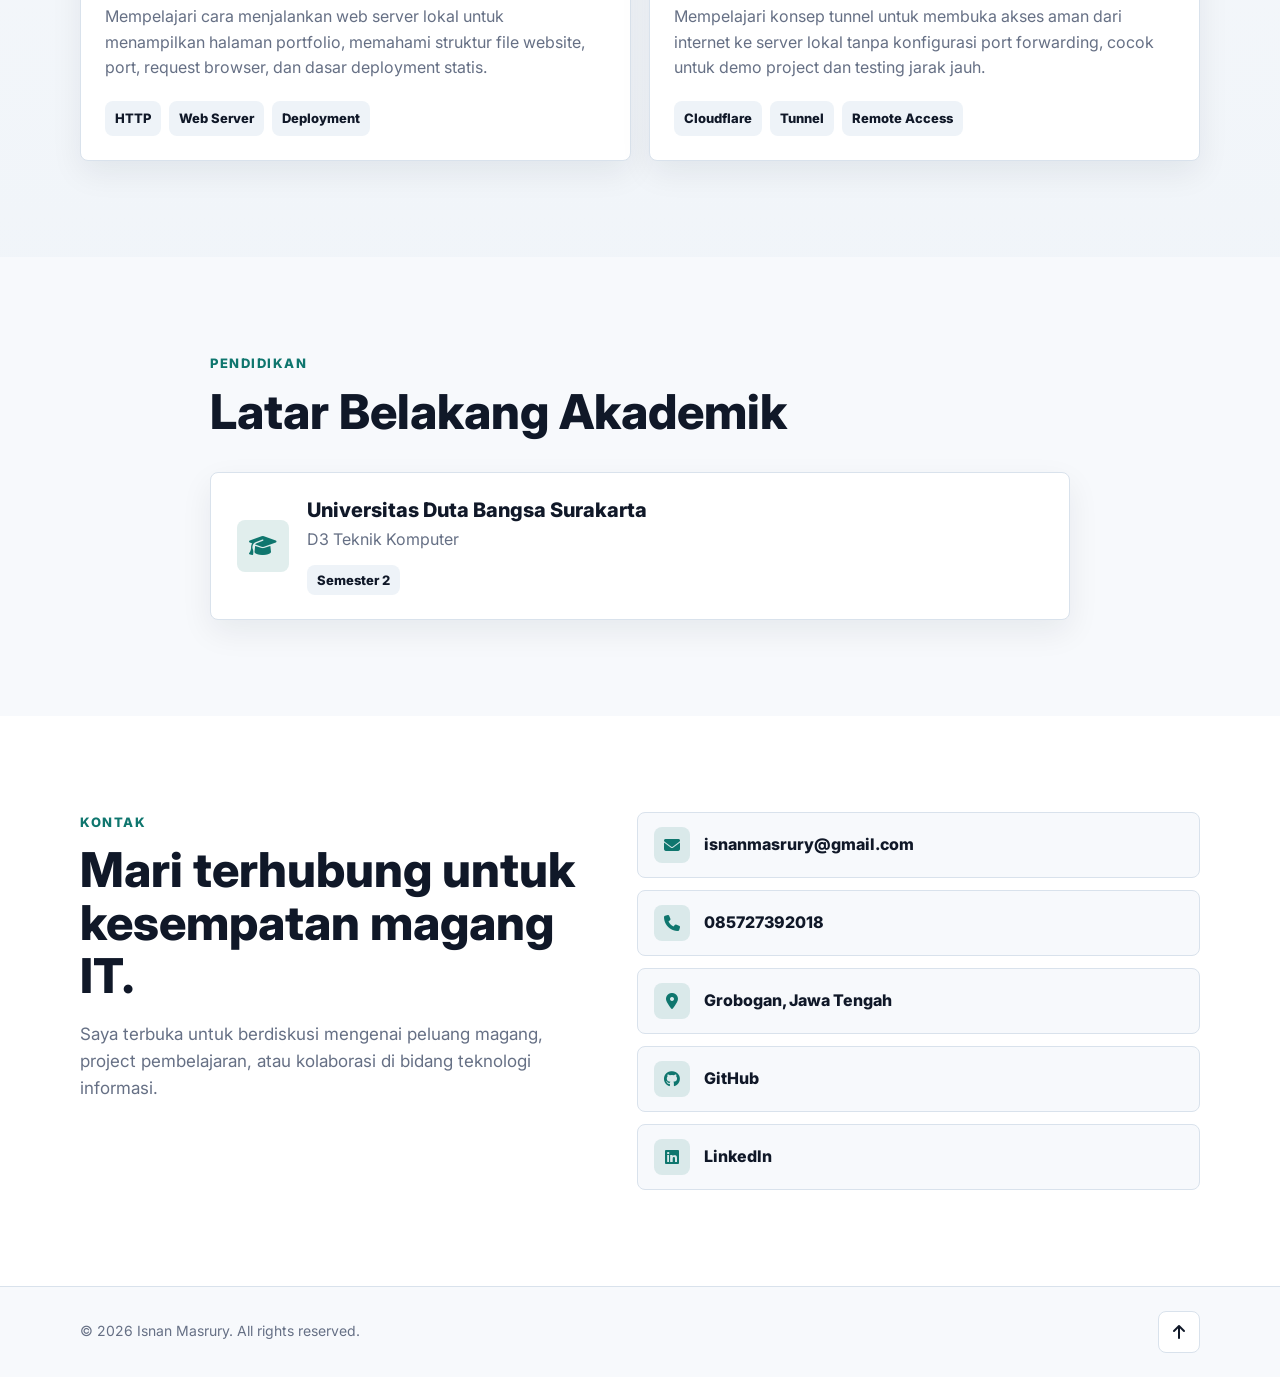
==== commit 60fc7cc6: "Update index.html" ====
--- a/index.html
+++ b/index.html
@@ -1,3 +1,4 @@
+
 <!DOCTYPE html>
 <html lang="id">
 <head>
@@ -9,7 +10,7 @@
   <link rel="preconnect" href="https://fonts.gstatic.com" crossorigin>
   <link href="https://fonts.googleapis.com/css2?family=Inter:wght@400;500;600;700;800&display=swap" rel="stylesheet">
   <link rel="stylesheet" href="https://cdnjs.cloudflare.com/ajax/libs/font-awesome/6.5.2/css/all.min.css">
-  <link rel="stylesheet" href="style.css">
+  <link rel="stylesheet" href="style.css?v=interstellar-2">
 </head>
 <body>
   <header class="site-header" id="top">
@@ -196,6 +197,36 @@
               <span>IoT</span>
             </div>
           </article>
+          <article class="project-card reveal">
+            <div class="project-icon">
+              <i class="fa-solid fa-server"></i>
+            </div>
+            <h3>HTTP Server</h3>
+            <p>
+              Mempelajari cara menjalankan web server lokal untuk menampilkan halaman portfolio,
+              memahami struktur file website, port, request browser, dan dasar deployment statis.
+            </p>
+            <div class="project-tags">
+              <span>HTTP</span>
+              <span>Web Server</span>
+              <span>Deployment</span>
+            </div>
+          </article>
+          <article class="project-card reveal">
+            <div class="project-icon">
+              <i class="fa-solid fa-cloud-arrow-up"></i>
+            </div>
+            <h3>Cloudflare Tunnel</h3>
+            <p>
+              Mempelajari konsep tunnel untuk membuka akses aman dari internet ke server lokal
+              tanpa konfigurasi port forwarding, cocok untuk demo project dan testing jarak jauh.
+            </p>
+            <div class="project-tags">
+              <span>Cloudflare</span>
+              <span>Tunnel</span>
+              <span>Remote Access</span>
+            </div>
+          </article>
         </div>
       </div>
     </section>
@@ -264,6 +295,6 @@
     </div>
   </footer>
 
-  <script src="script.js"></script>
+  <script src="script.js?v=interstellar-2"></script>
 </body>
 </html>
